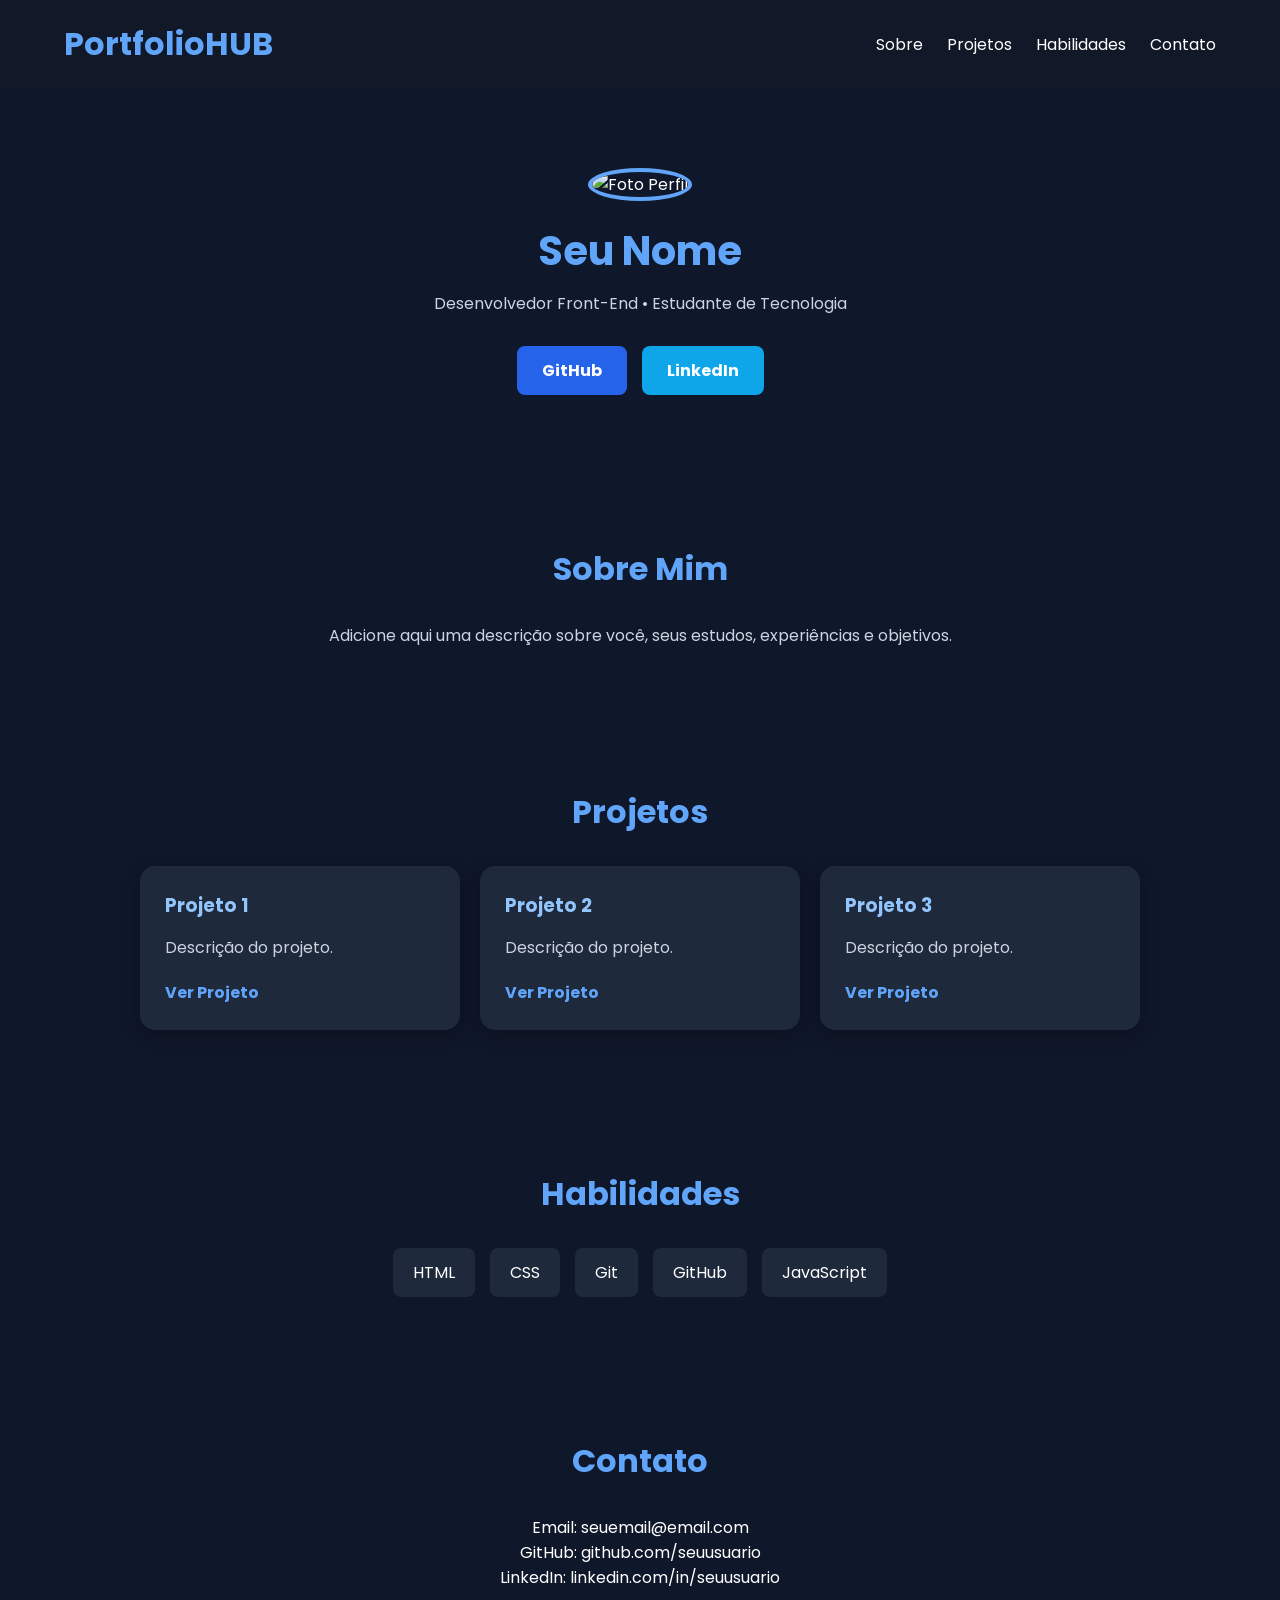
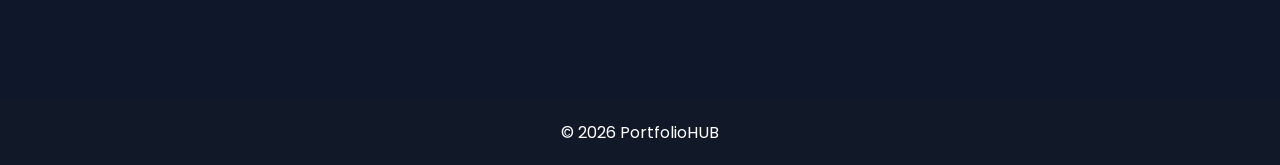
==== index.html @ 642c341d "Update index.html" ====
<!DOCTYPE html>
<html lang="pt-BR">

<head>

    <meta charset="UTF-8">

    <meta name="viewport" content="width=device-width, initial-scale=1.0">

    <title>PortfolioHUB</title>

    <link rel="stylesheet" href="style.css">

    <link rel="preconnect" href="https://fonts.googleapis.com">

    <link rel="preconnect" href="https://fonts.gstatic.com" crossorigin>

    <link href="https://fonts.googleapis.com/css2?family=Poppins:wght@300;400;500;600;700&display=swap" rel="stylesheet">

</head>

<body>

    <header>

        <div class="container navbar">

            <h1 class="logo">
                PortfolioHUB
            </h1>

            <nav>

                <ul>

                    <li><a href="#sobre">Sobre</a></li>

                    <li><a href="#projetos">Projetos</a></li>

                    <li><a href="#habilidades">Habilidades</a></li>

                    <li><a href="#contato">Contato</a></li>

                </ul>

            </nav>

        </div>

    </header>

    <section class="hero">

        <div class="container hero-content">

            <img src="imagem-perfil.jpg" alt="Foto Perfil" class="perfil">

            <h2>
                Seu Nome
            </h2>

            <p>
                Desenvolvedor Front-End • Estudante de Tecnologia
            </p>

            <div class="botoes">

                <a href="#" class="btn github">
                    GitHub
                </a>

                <a href="#" class="btn linkedin">
                    LinkedIn
                </a>

            </div>

        </div>

    </section>

    <section id="sobre">

        <div class="container">

            <h2>
                Sobre Mim
            </h2>

            <p class="texto">

                Adicione aqui uma descrição sobre você,
                seus estudos, experiências e objetivos.

            </p>

        </div>

    </section>

    <section id="projetos">

        <div class="container">

            <h2>
                Projetos
            </h2>

            <div class="cards">

                <div class="card">

                    <h3>
                        Projeto 1
                    </h3>

                    <p>
                        Descrição do projeto.
                    </p>

                    <a href="#">
                        Ver Projeto
                    </a>

                </div>

                <div class="card">

                    <h3>
                        Projeto 2
                    </h3>

                    <p>
                        Descrição do projeto.
                    </p>

                    <a href="#">
                        Ver Projeto
                    </a>

                </div>

                <div class="card">

                    <h3>
                        Projeto 3
                    </h3>

                    <p>
                        Descrição do projeto.
                    </p>

                    <a href="#">
                        Ver Projeto
                    </a>

                </div>

            </div>

        </div>

    </section>

    <section id="habilidades">

        <div class="container">

            <h2>
                Habilidades
            </h2>

            <div class="skills">

                <span>HTML</span>

                <span>CSS</span>

                <span>Git</span>

                <span>GitHub</span>

                <span>JavaScript</span>

            </div>

        </div>

    </section>

    <section id="contato">

        <div class="container contato">

            <h2>
                Contato
            </h2>

            <p>
                Email: seuemail@email.com
            </p>

            <p>
                GitHub: github.com/seuusuario
            </p>

            <p>
                LinkedIn: linkedin.com/in/seuusuario
            </p>

        </div>

    </section>

    <footer>

        <p>
            © 2026 PortfolioHUB
        </p>

    </footer>

</body>

</html>
---- style.css ----
/* RESET */

*{
    margin: 0;
    padding: 0;
    box-sizing: border-box;
}

/* BODY */

body{
    font-family: 'Poppins', sans-serif;
    background-color: #0f172a;
    color: white;
}

/* CONTAINER */

.container{
    width: 90%;
    max-width: 1200px;
    margin: auto;
}

/* HEADER */

header{
    background-color: #111827;
    padding: 20px 0;
    position: sticky;
    top: 0;
}

.navbar{
    display: flex;
    justify-content: space-between;
    align-items: center;
}

.logo{
    color: #60a5fa;
}

/* MENU */

nav ul{
    list-style: none;
}

nav ul li{
    display: inline-block;
    margin-left: 20px;
}

nav ul li a{
    text-decoration: none;
    color: white;
    transition: 0.3s;
}

nav ul li a:hover{
    color: #60a5fa;
}

/* HERO */

.hero{
    padding: 80px 0;
    text-align: center;
}

.perfil{
    width: 180px;
    height: 180px;
    border-radius: 50%;
    object-fit: cover;
    border: 4px solid #60a5fa;
    margin-bottom: 20px;
}

.hero h2{
    font-size: 40px;
    margin-bottom: 10px;
}

.hero p{
    color: #cbd5e1;
    margin-bottom: 30px;
}

/* BOTÕES */

.botoes{
    display: flex;
    justify-content: center;
    gap: 15px;
}

.btn{
    text-decoration: none;
    padding: 12px 25px;
    border-radius: 8px;
    font-weight: bold;
    transition: 0.3s;
}

.github{
    background-color: #2563eb;
    color: white;
}

.linkedin{
    background-color: #0ea5e9;
    color: white;
}

.btn:hover{
    transform: translateY(-3px);
}

/* SEÇÕES */

section{
    padding: 70px 0;
}

section h2{
    text-align: center;
    margin-bottom: 30px;
    font-size: 32px;
    color: #60a5fa;
}

.texto{
    text-align: center;
    max-width: 800px;
    margin: auto;
    color: #cbd5e1;
}

/* CARDS */

.cards{
    display: flex;
    gap: 20px;
    flex-wrap: wrap;
    justify-content: center;
}

.card{
    background-color: #1e293b;
    width: 320px;
    padding: 25px;
    border-radius: 15px;
    transition: 0.3s;
    box-shadow: 0 5px 20px rgba(0,0,0,0.3);
}

.card:hover{
    transform: translateY(-5px);
}

.card h3{
    margin-bottom: 15px;
    color: #93c5fd;
}

.card p{
    margin-bottom: 20px;
    color: #cbd5e1;
}

.card a{
    text-decoration: none;
    color: #60a5fa;
    font-weight: bold;
}

/* HABILIDADES */

.skills{
    display: flex;
    justify-content: center;
    flex-wrap: wrap;
    gap: 15px;
}

.skills span{
    background-color: #1e293b;
    padding: 12px 20px;
    border-radius: 8px;
}

/* CONTATO */

#contato{
    text-align: center;
}

/* FOOTER */

footer{
    background-color: #111827;
    text-align: center;
    padding: 20px;
    margin-top: 40px;
}
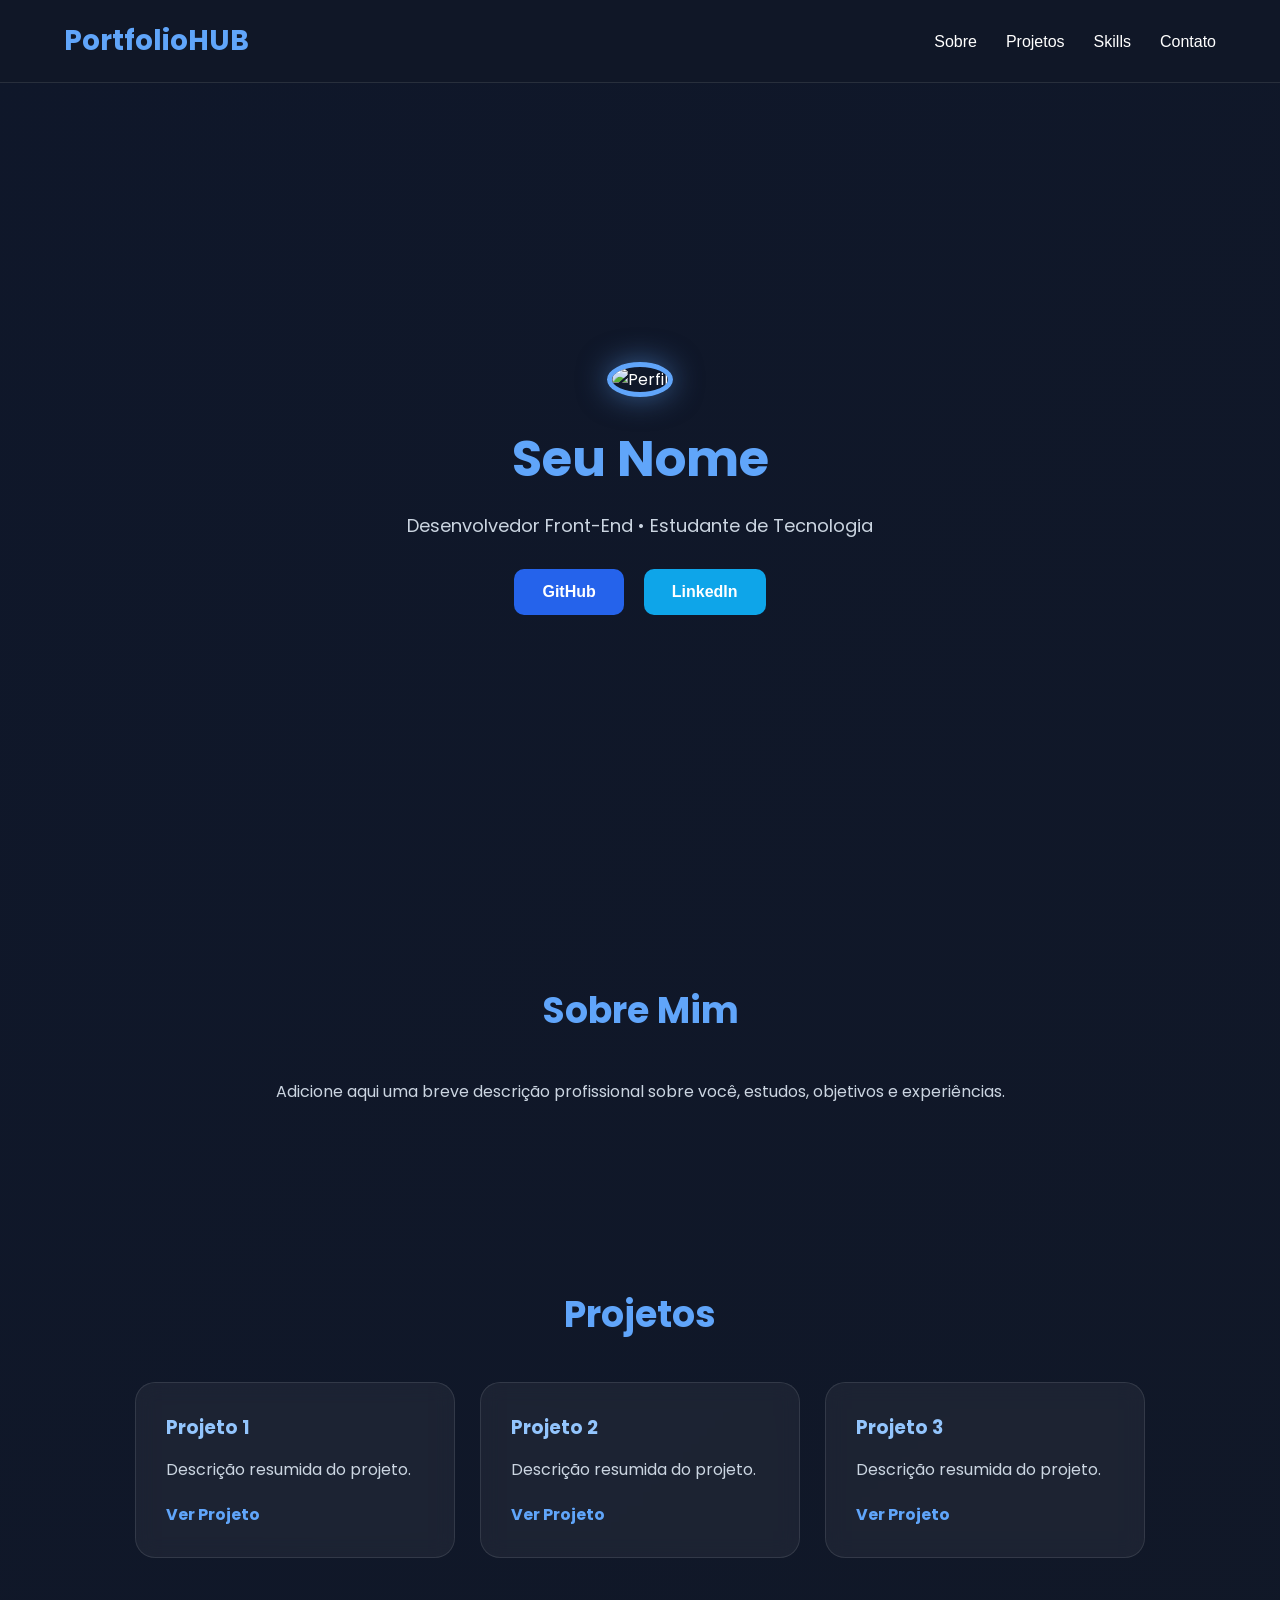
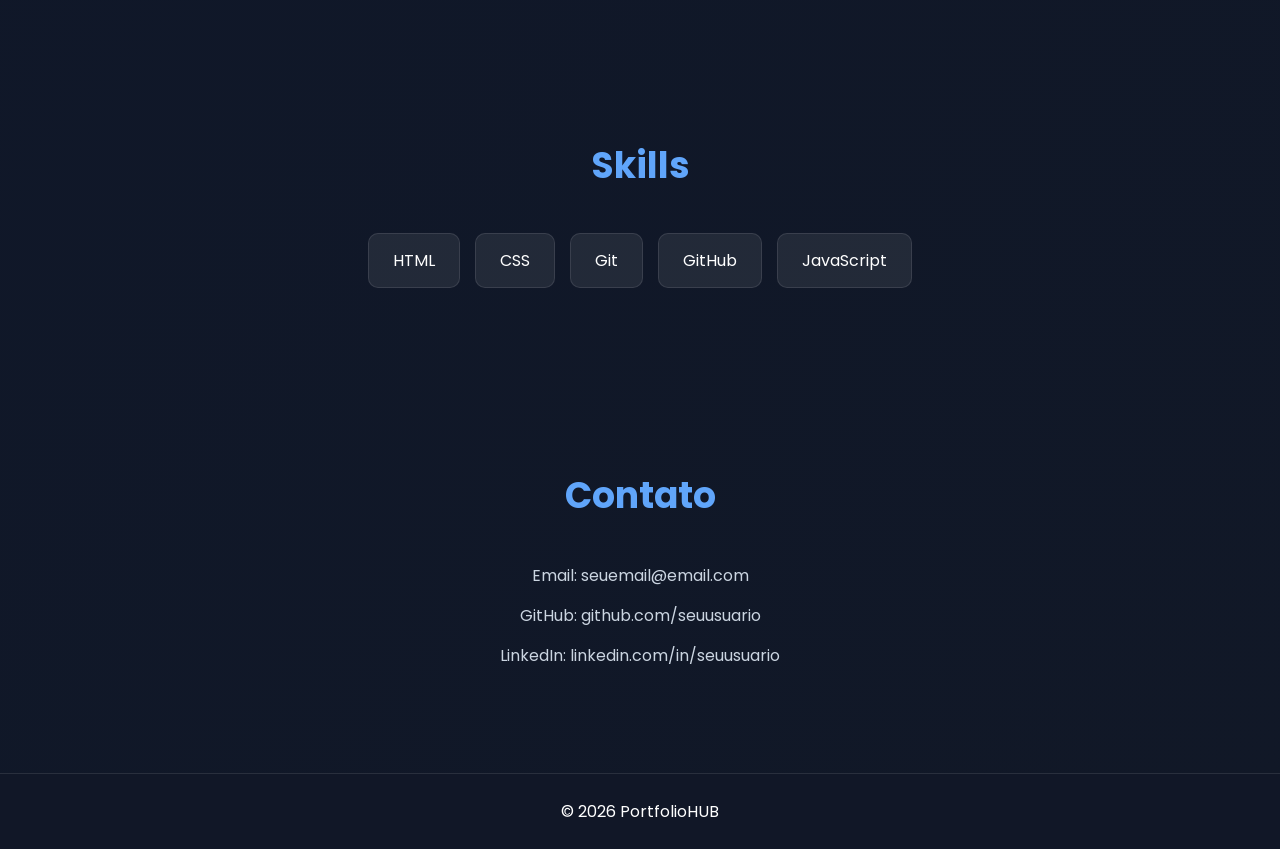
==== commit dd134bc8: "Update index.html" ====
--- a/index.html
+++ b/index.html
@@ -37,7 +37,7 @@
 
                     <li><a href="#projetos">Projetos</a></li>
 
-                    <li><a href="#habilidades">Habilidades</a></li>
+                    <li><a href="#habilidades">Skills</a></li>
 
                     <li><a href="#contato">Contato</a></li>
 
@@ -53,7 +53,7 @@
 
         <div class="container hero-content">
 
-            <img src="imagem-perfil.jpg" alt="Foto Perfil" class="perfil">
+            <img src="imagem-perfil.jpg" alt="Perfil" class="perfil">
 
             <h2>
                 Seu Nome
@@ -89,8 +89,8 @@
 
             <p class="texto">
 
-                Adicione aqui uma descrição sobre você,
-                seus estudos, experiências e objetivos.
+                Adicione aqui uma breve descrição profissional
+                sobre você, estudos, objetivos e experiências.
 
             </p>
 
@@ -115,7 +115,7 @@
                     </h3>
 
                     <p>
-                        Descrição do projeto.
+                        Descrição resumida do projeto.
                     </p>
 
                     <a href="#">
@@ -131,7 +131,7 @@
                     </h3>
 
                     <p>
-                        Descrição do projeto.
+                        Descrição resumida do projeto.
                     </p>
 
                     <a href="#">
@@ -147,7 +147,7 @@
                     </h3>
 
                     <p>
-                        Descrição do projeto.
+                        Descrição resumida do projeto.
                     </p>
 
                     <a href="#">
@@ -167,7 +167,7 @@
         <div class="container">
 
             <h2>
-                Habilidades
+                Skills
             </h2>
 
             <div class="skills">
@@ -196,17 +196,11 @@
                 Contato
             </h2>
 
-            <p>
-                Email: seuemail@email.com
-            </p>
-
-            <p>
-                GitHub: github.com/seuusuario
-            </p>
-
-            <p>
-                LinkedIn: linkedin.com/in/seuusuario
-            </p>
+            <p>Email: seuemail@email.com</p>
+
+            <p>GitHub: github.com/seuusuario</p>
+
+            <p>LinkedIn: linkedin.com/in/seuusuario</p>
 
         </div>
 
--- a/style.css
+++ b/style.css
@@ -1,20 +1,18 @@
-/* RESET */
-
 *{
     margin: 0;
     padding: 0;
     box-sizing: border-box;
 }
 
-/* BODY */
+html{
+    scroll-behavior: smooth;
+}
 
 body{
     font-family: 'Poppins', sans-serif;
-    background-color: #0f172a;
+    background: linear-gradient(135deg, #0f172a, #111827);
     color: white;
 }
-
-/* CONTAINER */
 
 .container{
     width: 90%;
@@ -22,26 +20,27 @@
     margin: auto;
 }
 
-/* HEADER */
-
 header{
-    background-color: #111827;
-    padding: 20px 0;
+    width: 100%;
     position: sticky;
     top: 0;
+    background: rgba(17, 24, 39, 0.9);
+    backdrop-filter: blur(10px);
+    z-index: 1000;
+    border-bottom: 1px solid rgba(255,255,255,0.1);
 }
 
 .navbar{
     display: flex;
     justify-content: space-between;
     align-items: center;
+    padding: 20px 0;
 }
 
 .logo{
     color: #60a5fa;
-}
-
-/* MENU */
+    font-size: 28px;
+}
 
 nav ul{
     list-style: none;
@@ -49,85 +48,86 @@
 
 nav ul li{
     display: inline-block;
-    margin-left: 20px;
+    margin-left: 25px;
 }
 
 nav ul li a{
     text-decoration: none;
     color: white;
     transition: 0.3s;
+    font-weight: 500;
 }
 
 nav ul li a:hover{
     color: #60a5fa;
 }
 
-/* HERO */
-
 .hero{
-    padding: 80px 0;
-    text-align: center;
+    min-height: 90vh;
+    display: flex;
+    align-items: center;
+    justify-content: center;
+    text-align: center;
+    padding: 50px 0;
 }
 
 .perfil{
-    width: 180px;
-    height: 180px;
+    width: 190px;
+    height: 190px;
     border-radius: 50%;
     object-fit: cover;
-    border: 4px solid #60a5fa;
-    margin-bottom: 20px;
+    border: 5px solid #60a5fa;
+    box-shadow: 0 0 30px rgba(96,165,250,0.5);
+    margin-bottom: 25px;
 }
 
 .hero h2{
-    font-size: 40px;
-    margin-bottom: 10px;
+    font-size: 50px;
+    margin-bottom: 15px;
 }
 
 .hero p{
     color: #cbd5e1;
     margin-bottom: 30px;
-}
-
-/* BOTÕES */
+    font-size: 18px;
+}
 
 .botoes{
     display: flex;
     justify-content: center;
-    gap: 15px;
+    gap: 20px;
 }
 
 .btn{
+    padding: 14px 28px;
+    border-radius: 10px;
     text-decoration: none;
-    padding: 12px 25px;
-    border-radius: 8px;
-    font-weight: bold;
+    color: white;
+    font-weight: 600;
     transition: 0.3s;
 }
 
 .github{
     background-color: #2563eb;
-    color: white;
 }
 
 .linkedin{
     background-color: #0ea5e9;
-    color: white;
 }
 
 .btn:hover{
-    transform: translateY(-3px);
-}
-
-/* SEÇÕES */
+    transform: translateY(-5px);
+    box-shadow: 0 0 20px rgba(96,165,250,0.4);
+}
 
 section{
-    padding: 70px 0;
+    padding: 90px 0;
 }
 
 section h2{
     text-align: center;
-    margin-bottom: 30px;
-    font-size: 32px;
+    margin-bottom: 40px;
+    font-size: 36px;
     color: #60a5fa;
 }
 
@@ -136,28 +136,29 @@
     max-width: 800px;
     margin: auto;
     color: #cbd5e1;
-}
-
-/* CARDS */
+    line-height: 1.8;
+}
 
 .cards{
     display: flex;
-    gap: 20px;
+    gap: 25px;
     flex-wrap: wrap;
     justify-content: center;
 }
 
 .card{
-    background-color: #1e293b;
     width: 320px;
-    padding: 25px;
-    border-radius: 15px;
+    padding: 30px;
+    border-radius: 20px;
+    background: rgba(255,255,255,0.05);
+    backdrop-filter: blur(10px);
+    border: 1px solid rgba(255,255,255,0.1);
     transition: 0.3s;
-    box-shadow: 0 5px 20px rgba(0,0,0,0.3);
 }
 
 .card:hover{
-    transform: translateY(-5px);
+    transform: translateY(-10px);
+    box-shadow: 0 0 25px rgba(96,165,250,0.2);
 }
 
 .card h3{
@@ -166,17 +167,15 @@
 }
 
 .card p{
+    color: #cbd5e1;
     margin-bottom: 20px;
-    color: #cbd5e1;
 }
 
 .card a{
+    color: #60a5fa;
     text-decoration: none;
-    color: #60a5fa;
     font-weight: bold;
 }
-
-/* HABILIDADES */
 
 .skills{
     display: flex;
@@ -186,22 +185,24 @@
 }
 
 .skills span{
-    background-color: #1e293b;
-    padding: 12px 20px;
-    border-radius: 8px;
-}
-
-/* CONTATO */
-
-#contato{
-    text-align: center;
-}
-
-/* FOOTER */
+    background: rgba(255,255,255,0.08);
+    padding: 14px 24px;
+    border-radius: 10px;
+    border: 1px solid rgba(255,255,255,0.1);
+}
+
+.contato{
+    text-align: center;
+}
+
+.contato p{
+    margin-bottom: 15px;
+    color: #cbd5e1;
+}
 
 footer{
-    background-color: #111827;
-    text-align: center;
-    padding: 20px;
-    margin-top: 40px;
-}
+    padding: 25px;
+    text-align: center;
+    background-color: rgba(17,24,39,0.9);
+    border-top: 1px solid rgba(255,255,255,0.1);
+}
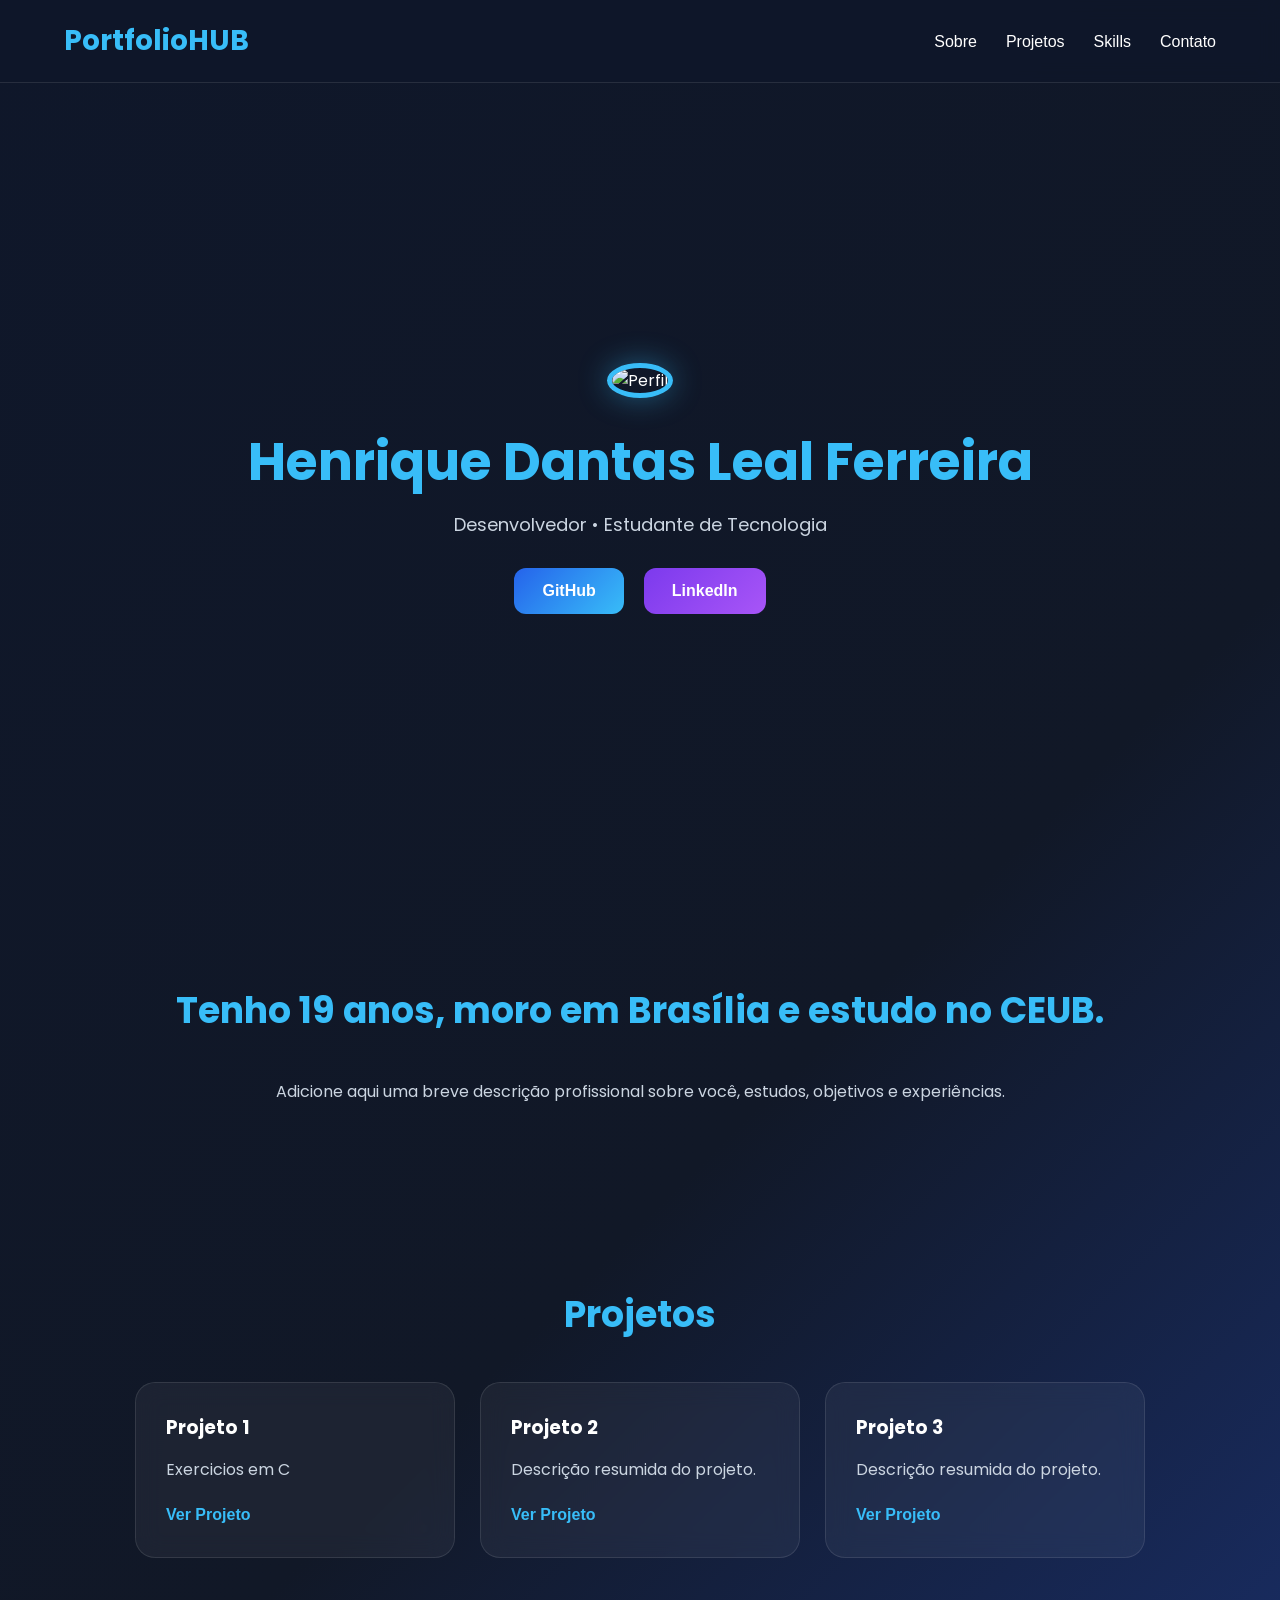
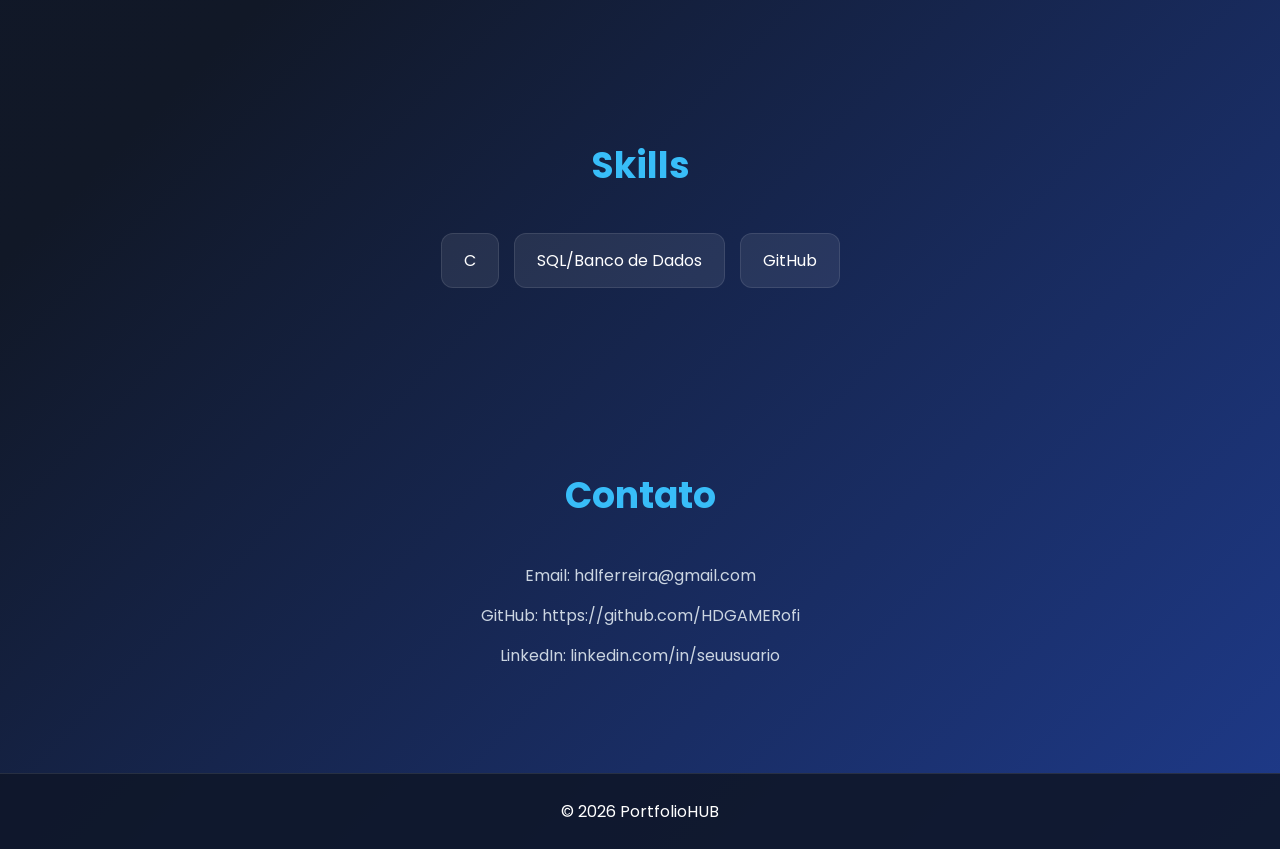
==== commit 07a993c7: "Update index.html" ====
--- a/index.html
+++ b/index.html
@@ -56,11 +56,11 @@
             <img src="imagem-perfil.jpg" alt="Perfil" class="perfil">
 
             <h2>
-                Seu Nome
+                Henrique Dantas Leal Ferreira
             </h2>
 
             <p>
-                Desenvolvedor Front-End • Estudante de Tecnologia
+                Desenvolvedor • Estudante de Tecnologia
             </p>
 
             <div class="botoes">
@@ -84,7 +84,7 @@
         <div class="container">
 
             <h2>
-                Sobre Mim
+                Tenho 19 anos, moro em Brasília e estudo no CEUB.
             </h2>
 
             <p class="texto">
@@ -115,7 +115,7 @@
                     </h3>
 
                     <p>
-                        Descrição resumida do projeto.
+                        Exercicios em C
                     </p>
 
                     <a href="#">
@@ -172,16 +172,12 @@
 
             <div class="skills">
 
-                <span>HTML</span>
-
-                <span>CSS</span>
-
-                <span>Git</span>
+                <span>C</span>
+
+                <span>SQL/Banco de Dados</span>
 
                 <span>GitHub</span>
 
-                <span>JavaScript</span>
-
             </div>
 
         </div>
@@ -196,9 +192,9 @@
                 Contato
             </h2>
 
-            <p>Email: seuemail@email.com</p>
-
-            <p>GitHub: github.com/seuusuario</p>
+            <p>Email: hdlferreira@gmail.com</p>
+
+            <p>GitHub: https://github.com/HDGAMERofi</p>
 
             <p>LinkedIn: linkedin.com/in/seuusuario</p>
 
--- a/style.css
+++ b/style.css
@@ -10,7 +10,7 @@
 
 body{
     font-family: 'Poppins', sans-serif;
-    background: linear-gradient(135deg, #0f172a, #111827);
+    background: linear-gradient(135deg, #0f172a, #111827, #1e3a8a);
     color: white;
 }
 
@@ -21,13 +21,12 @@
 }
 
 header{
-    width: 100%;
     position: sticky;
     top: 0;
-    background: rgba(17, 24, 39, 0.9);
+    background: rgba(15, 23, 42, 0.9);
     backdrop-filter: blur(10px);
+    border-bottom: 1px solid rgba(255,255,255,0.1);
     z-index: 1000;
-    border-bottom: 1px solid rgba(255,255,255,0.1);
 }
 
 .navbar{
@@ -38,8 +37,8 @@
 }
 
 .logo{
-    color: #60a5fa;
     font-size: 28px;
+    color: #38bdf8;
 }
 
 nav ul{
@@ -59,7 +58,7 @@
 }
 
 nav ul li a:hover{
-    color: #60a5fa;
+    color: #38bdf8;
 }
 
 .hero{
@@ -68,28 +67,28 @@
     align-items: center;
     justify-content: center;
     text-align: center;
-    padding: 50px 0;
+    padding: 40px 0;
 }
 
 .perfil{
-    width: 190px;
-    height: 190px;
+    width: 180px;
+    height: 180px;
     border-radius: 50%;
     object-fit: cover;
-    border: 5px solid #60a5fa;
-    box-shadow: 0 0 30px rgba(96,165,250,0.5);
+    border: 5px solid #38bdf8;
+    box-shadow: 0 0 30px rgba(56,189,248,0.4);
     margin-bottom: 25px;
 }
 
 .hero h2{
-    font-size: 50px;
-    margin-bottom: 15px;
+    font-size: 52px;
+    margin-bottom: 10px;
 }
 
 .hero p{
     color: #cbd5e1;
+    font-size: 18px;
     margin-bottom: 30px;
-    font-size: 18px;
 }
 
 .botoes{
@@ -100,7 +99,7 @@
 
 .btn{
     padding: 14px 28px;
-    border-radius: 10px;
+    border-radius: 12px;
     text-decoration: none;
     color: white;
     font-weight: 600;
@@ -108,16 +107,16 @@
 }
 
 .github{
-    background-color: #2563eb;
+    background: linear-gradient(135deg, #2563eb, #38bdf8);
 }
 
 .linkedin{
-    background-color: #0ea5e9;
+    background: linear-gradient(135deg, #7c3aed, #a855f7);
 }
 
 .btn:hover{
     transform: translateY(-5px);
-    box-shadow: 0 0 20px rgba(96,165,250,0.4);
+    box-shadow: 0 0 20px rgba(255,255,255,0.2);
 }
 
 section{
@@ -128,7 +127,7 @@
     text-align: center;
     margin-bottom: 40px;
     font-size: 36px;
-    color: #60a5fa;
+    color: #38bdf8;
 }
 
 .texto{
@@ -151,19 +150,20 @@
     padding: 30px;
     border-radius: 20px;
     background: rgba(255,255,255,0.05);
-    backdrop-filter: blur(10px);
     border: 1px solid rgba(255,255,255,0.1);
+    backdrop-filter: blur(12px);
     transition: 0.3s;
 }
 
 .card:hover{
     transform: translateY(-10px);
-    box-shadow: 0 0 25px rgba(96,165,250,0.2);
+    border-color: #38bdf8;
+    box-shadow: 0 0 25px rgba(56,189,248,0.2);
 }
 
 .card h3{
     margin-bottom: 15px;
-    color: #93c5fd;
+    color: #ffffff;
 }
 
 .card p{
@@ -172,9 +172,9 @@
 }
 
 .card a{
-    color: #60a5fa;
     text-decoration: none;
-    font-weight: bold;
+    color: #38bdf8;
+    font-weight: 600;
 }
 
 .skills{
@@ -186,9 +186,15 @@
 
 .skills span{
     background: rgba(255,255,255,0.08);
-    padding: 14px 24px;
-    border-radius: 10px;
     border: 1px solid rgba(255,255,255,0.1);
+    padding: 14px 22px;
+    border-radius: 12px;
+    transition: 0.3s;
+}
+
+.skills span:hover{
+    background: #38bdf8;
+    color: #0f172a;
 }
 
 .contato{
@@ -201,8 +207,8 @@
 }
 
 footer{
+    text-align: center;
     padding: 25px;
-    text-align: center;
-    background-color: rgba(17,24,39,0.9);
+    background: rgba(15,23,42,0.9);
     border-top: 1px solid rgba(255,255,255,0.1);
 }
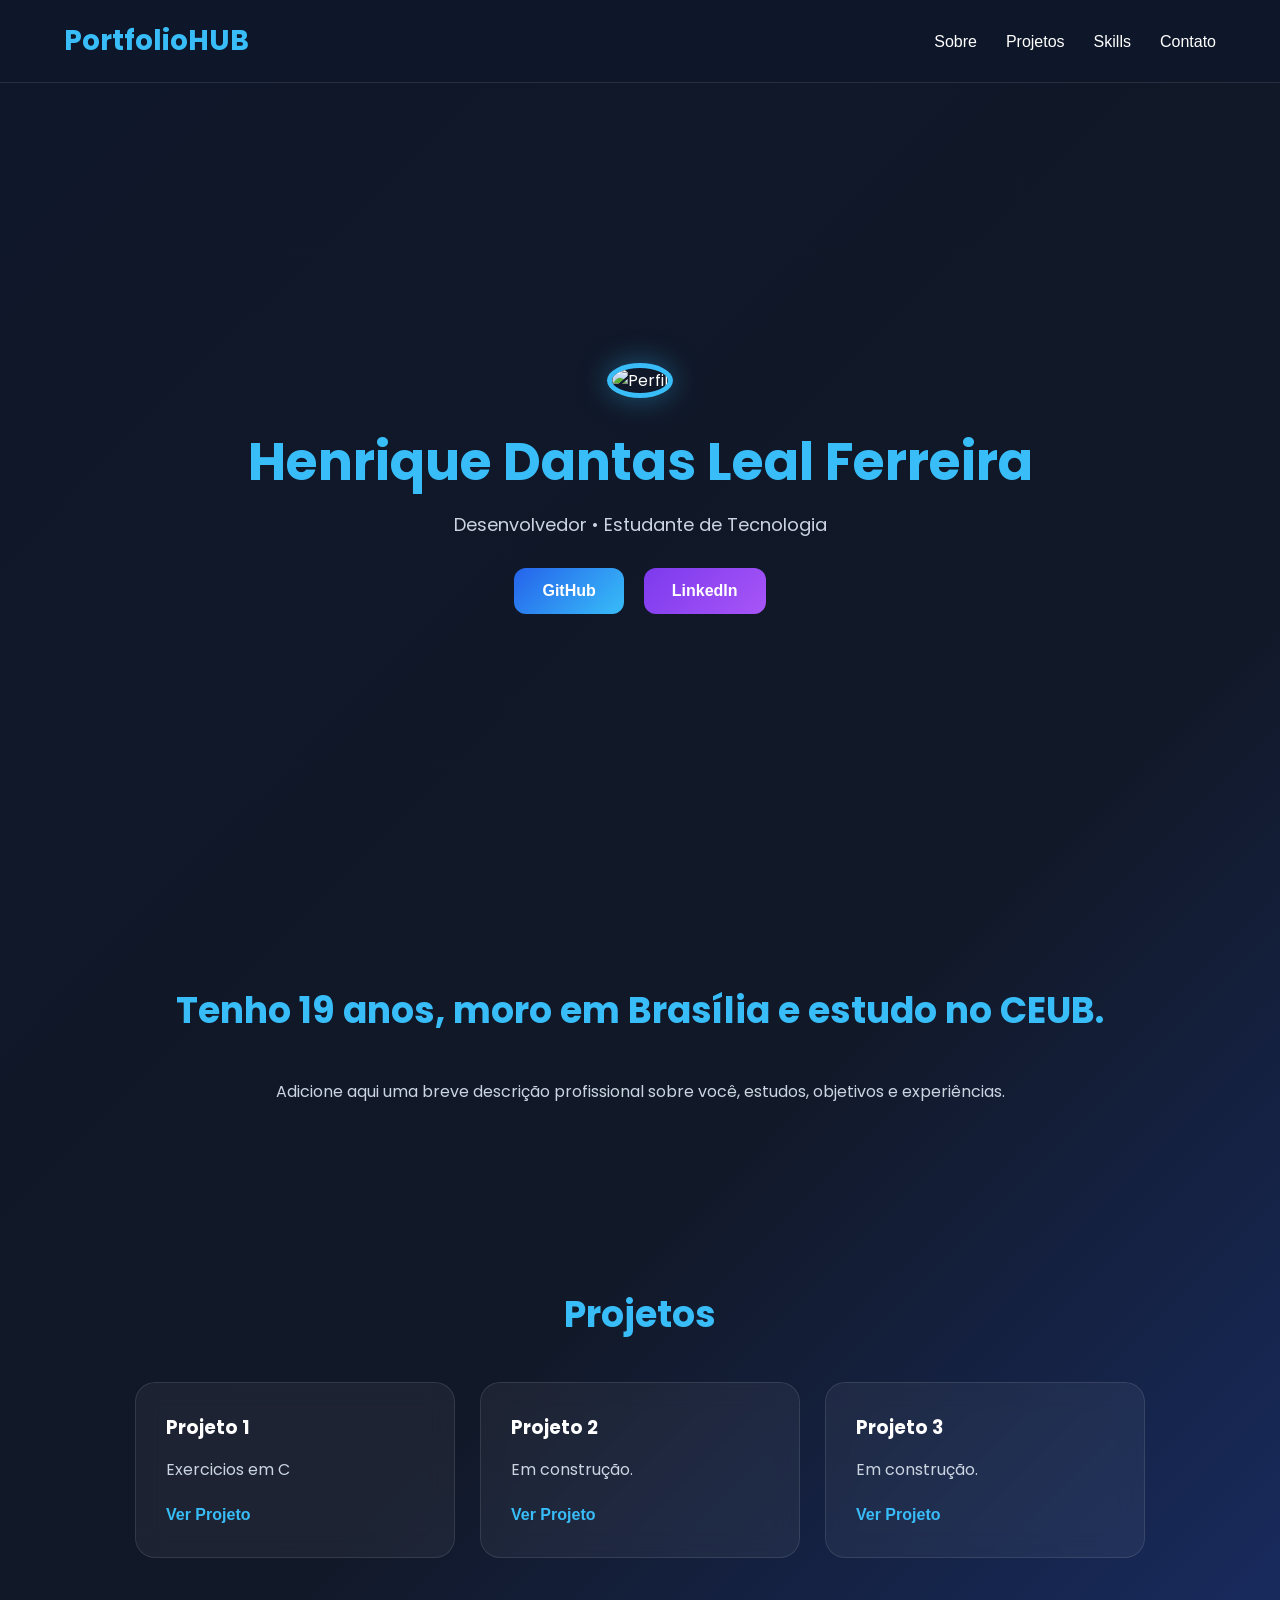
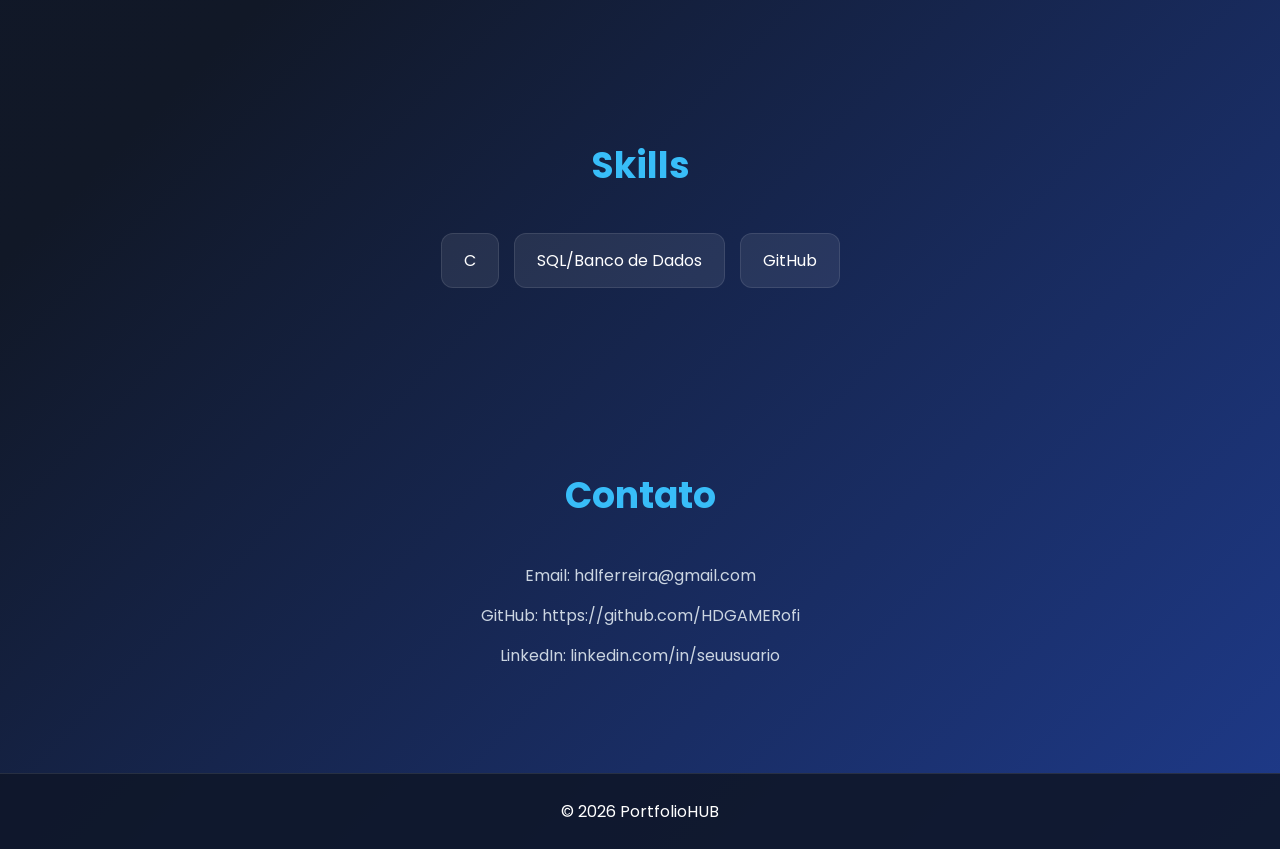
==== commit b41d95cf: "Update index.html" ====
--- a/index.html
+++ b/index.html
@@ -131,7 +131,7 @@
                     </h3>
 
                     <p>
-                        Descrição resumida do projeto.
+                        Em construção.
                     </p>
 
                     <a href="#">
@@ -147,7 +147,7 @@
                     </h3>
 
                     <p>
-                        Descrição resumida do projeto.
+                        Em construção.
                     </p>
 
                     <a href="#">
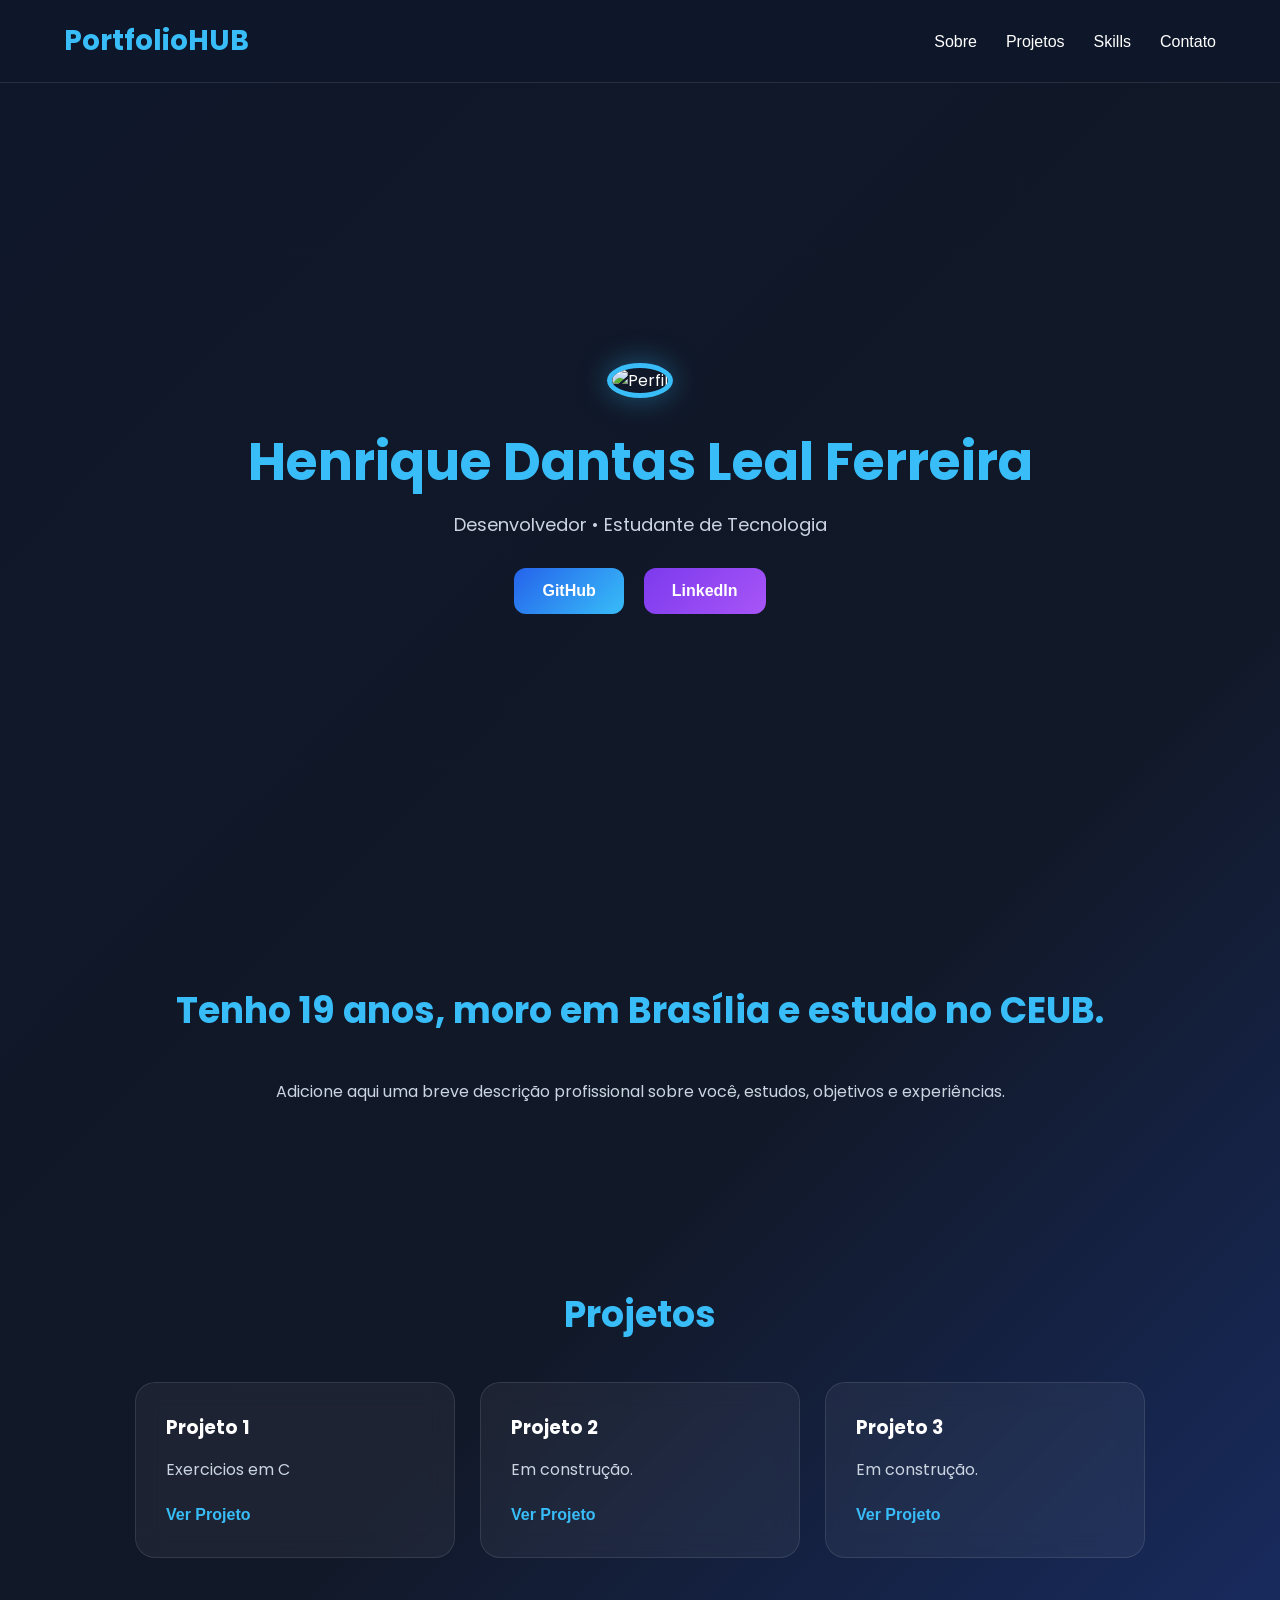
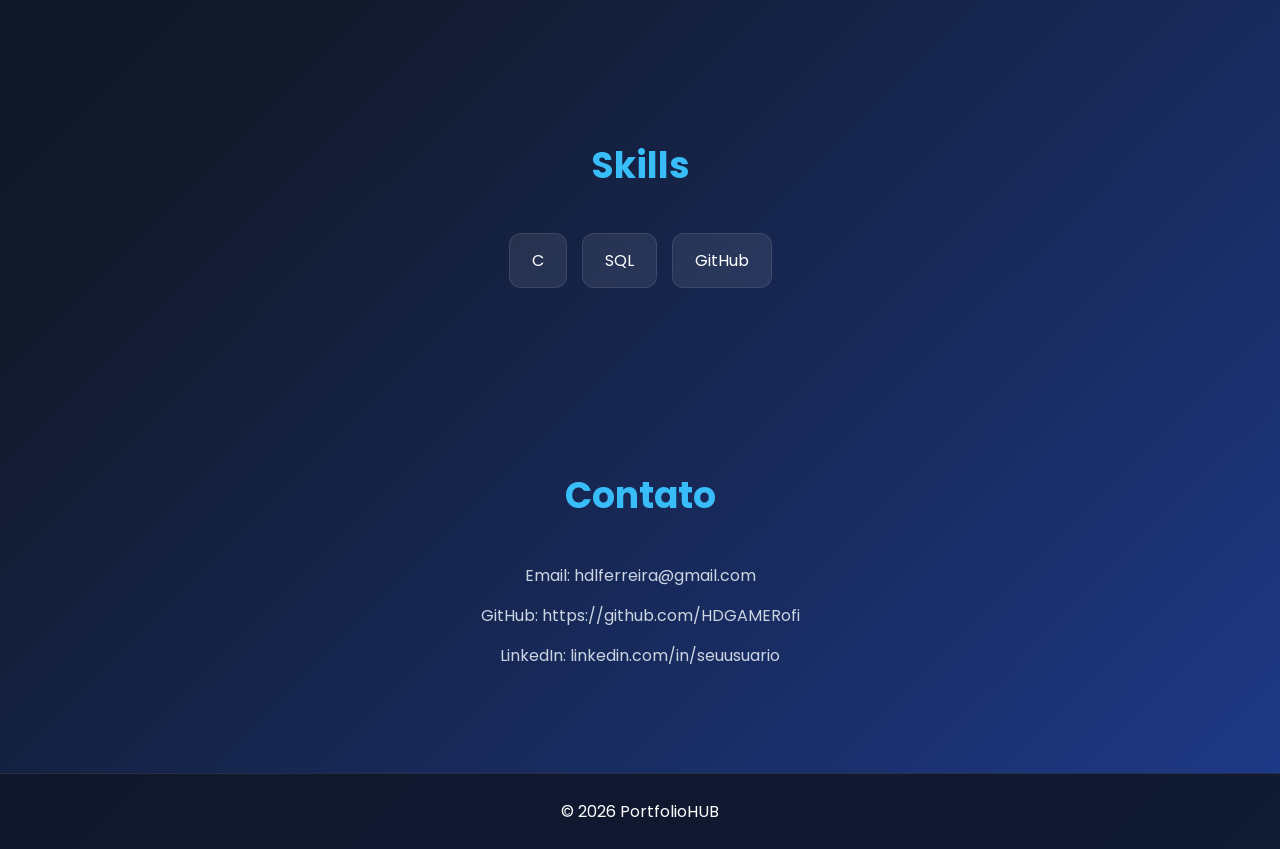
==== commit 3a529fa4: "Update index.html" ====
--- a/index.html
+++ b/index.html
@@ -174,7 +174,7 @@
 
                 <span>C</span>
 
-                <span>SQL/Banco de Dados</span>
+                <span>SQL</span>
 
                 <span>GitHub</span>
 
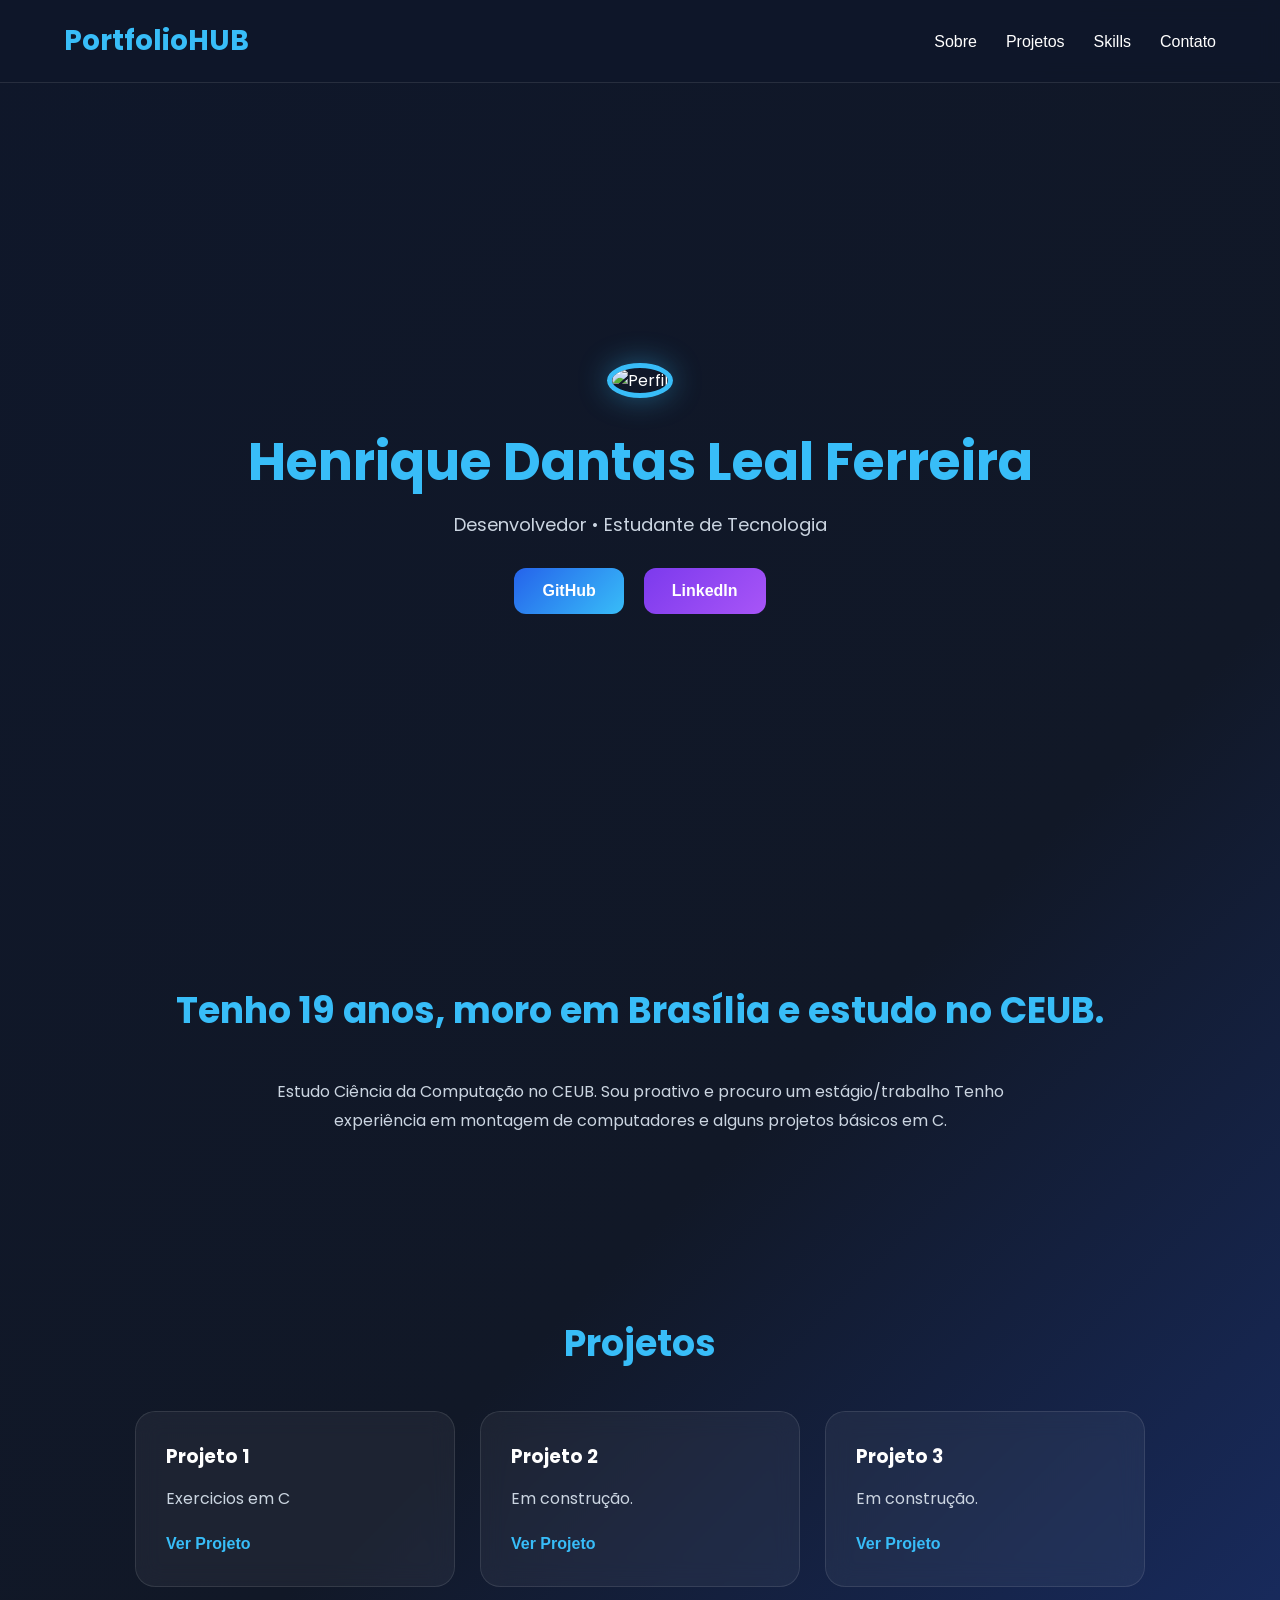
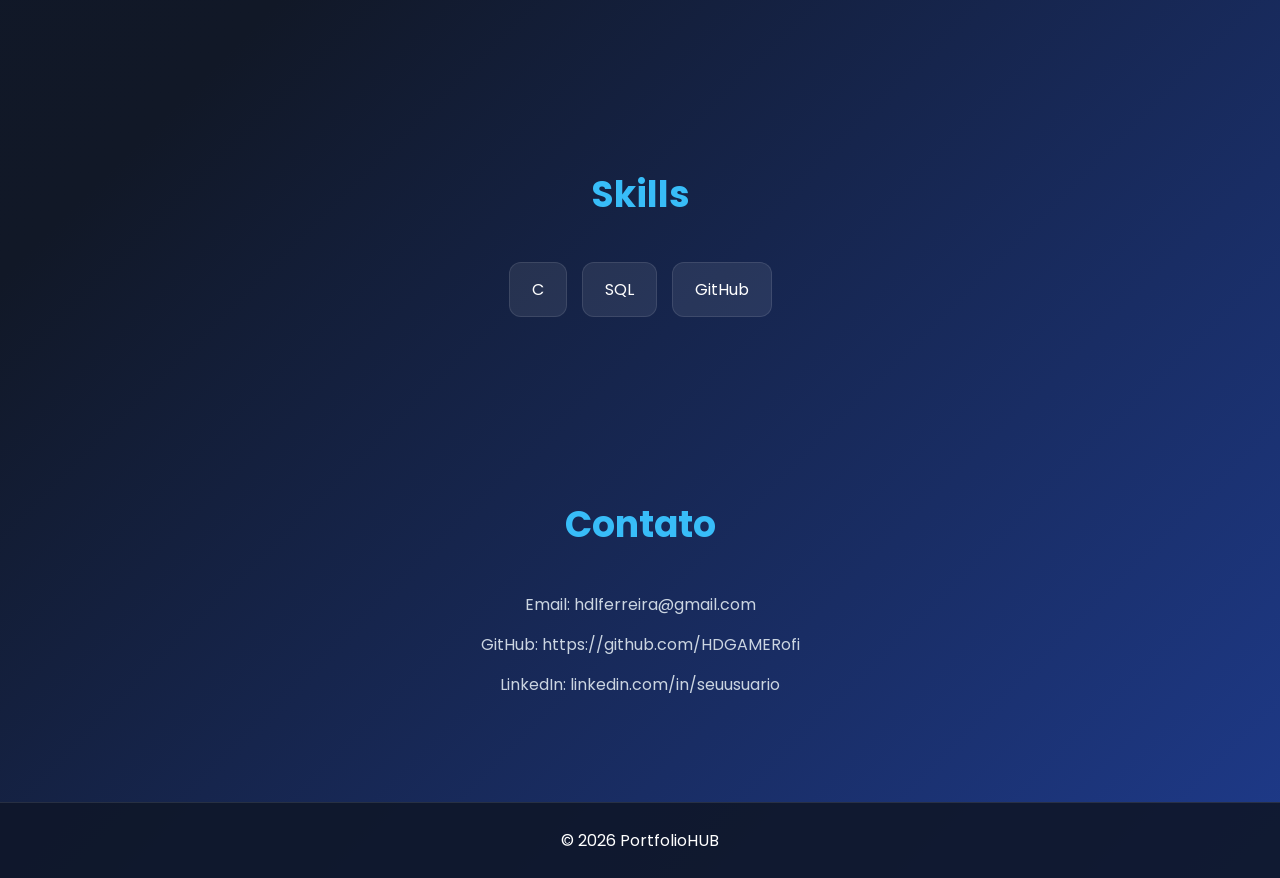
==== commit 524ed358: "Update index.html" ====
--- a/index.html
+++ b/index.html
@@ -89,8 +89,8 @@
 
             <p class="texto">
 
-                Adicione aqui uma breve descrição profissional
-                sobre você, estudos, objetivos e experiências.
+                Estudo Ciência da Computação no CEUB. Sou proativo e procuro um estágio/trabalho
+                Tenho experiência em montagem de computadores e alguns projetos básicos em C.
 
             </p>
 
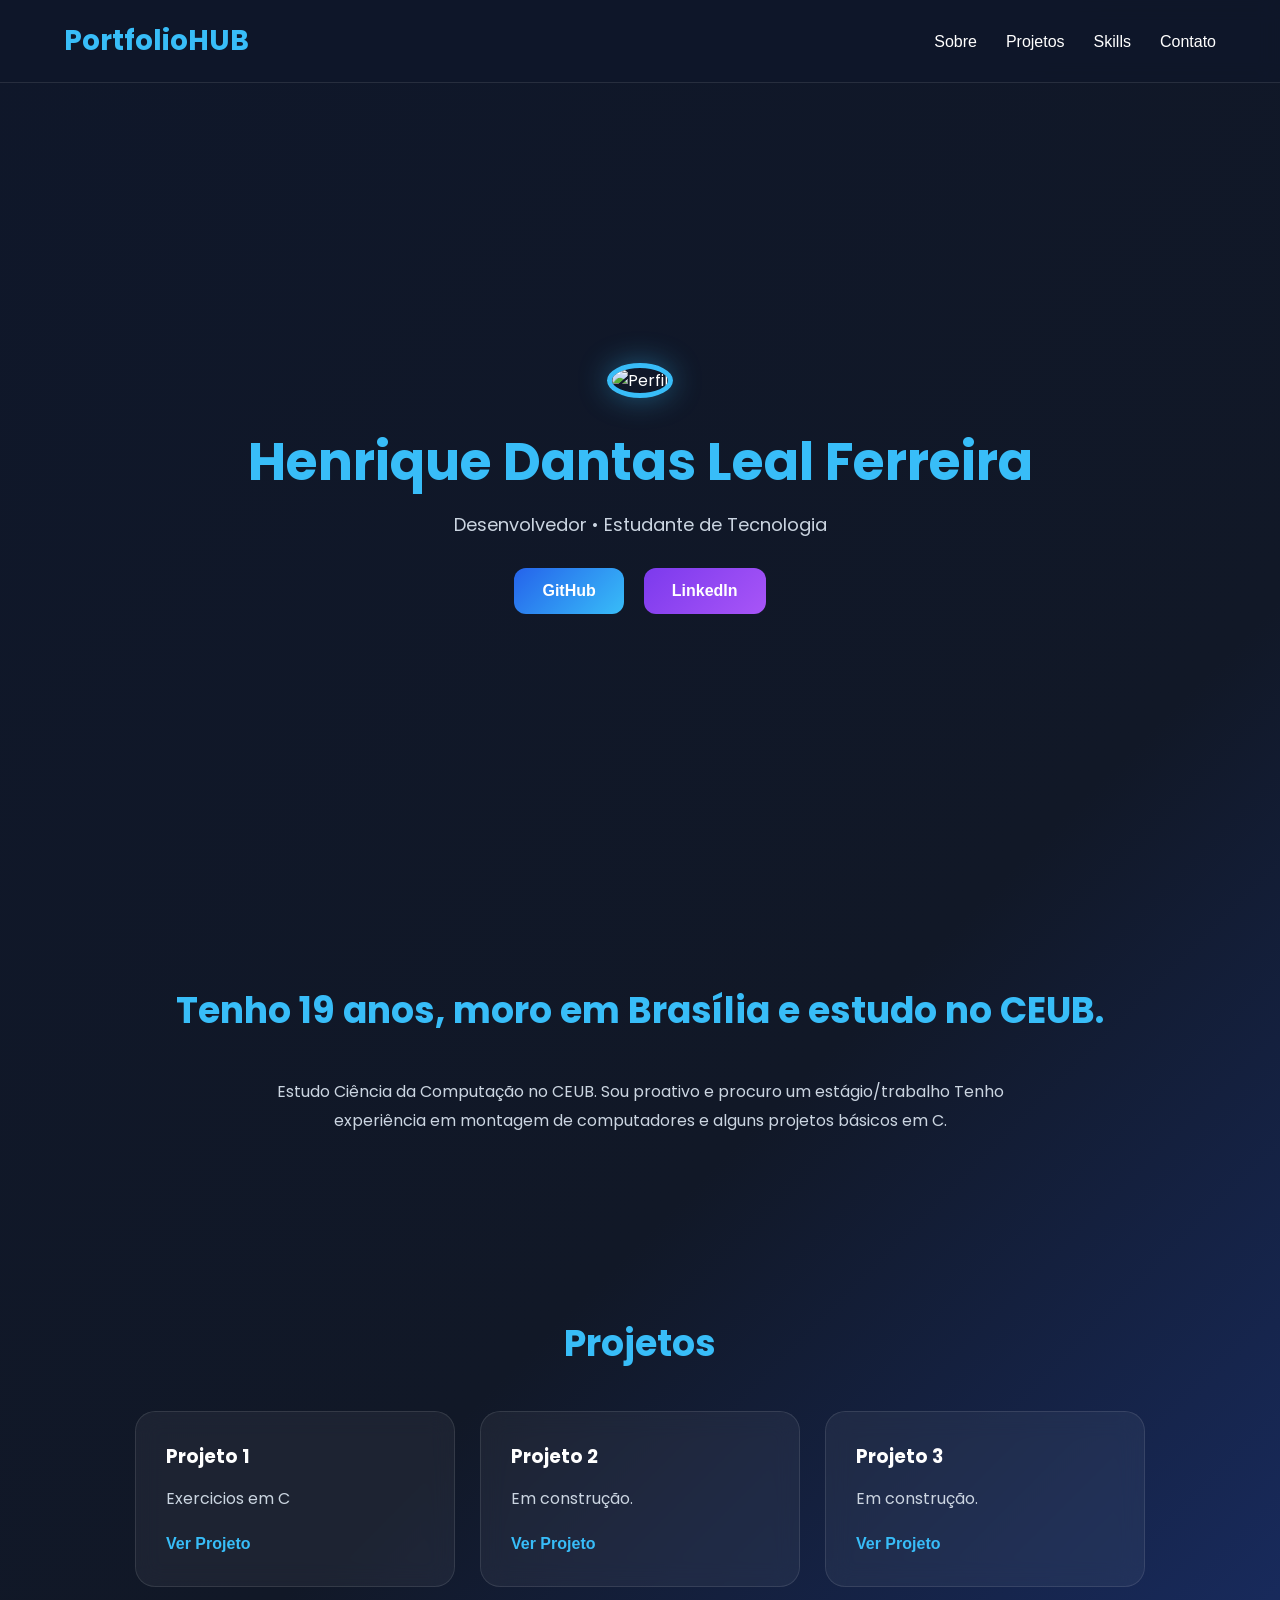
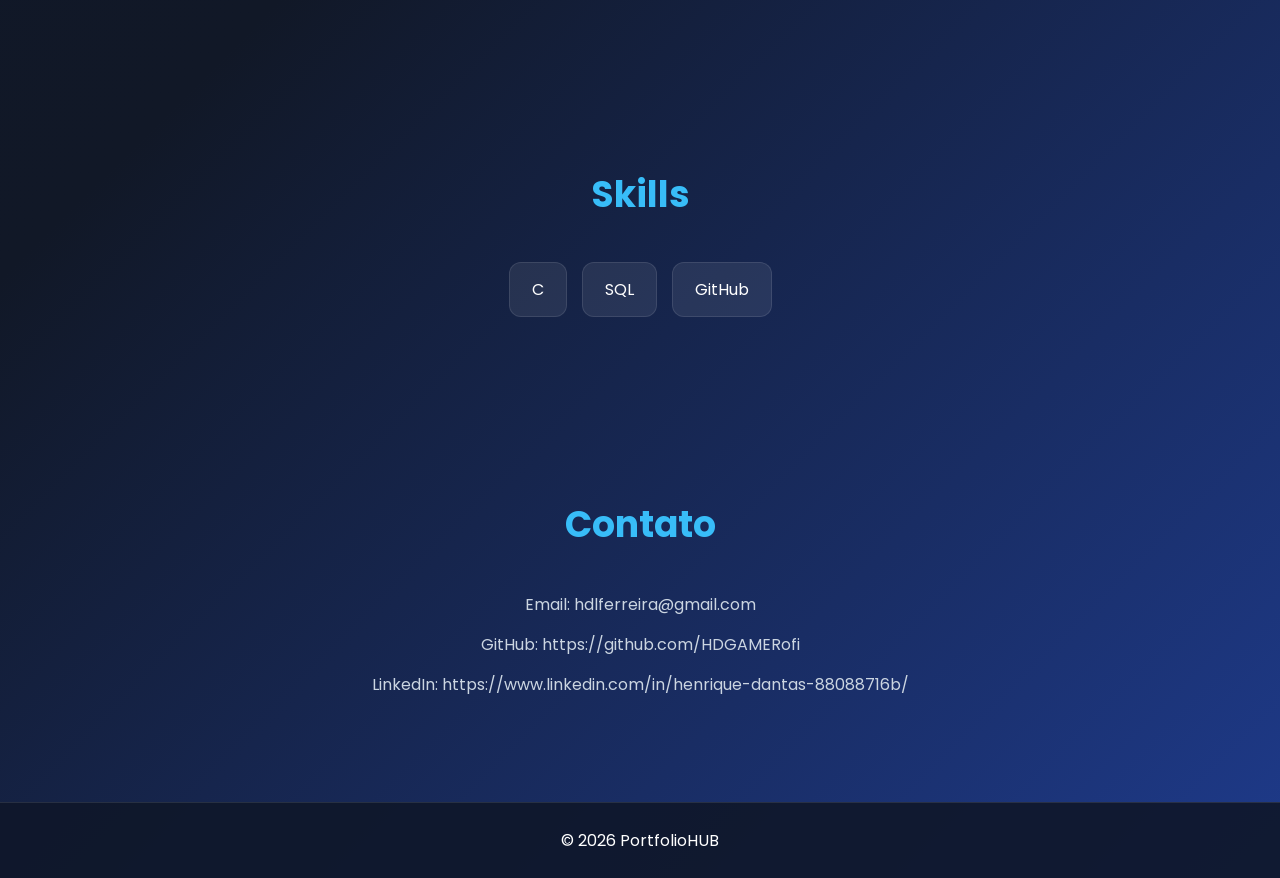
==== commit 1744cea9: "Update index.html" ====
--- a/index.html
+++ b/index.html
@@ -196,7 +196,7 @@
 
             <p>GitHub: https://github.com/HDGAMERofi</p>
 
-            <p>LinkedIn: linkedin.com/in/seuusuario</p>
+            <p>LinkedIn: https://www.linkedin.com/in/henrique-dantas-88088716b/</p>
 
         </div>
 
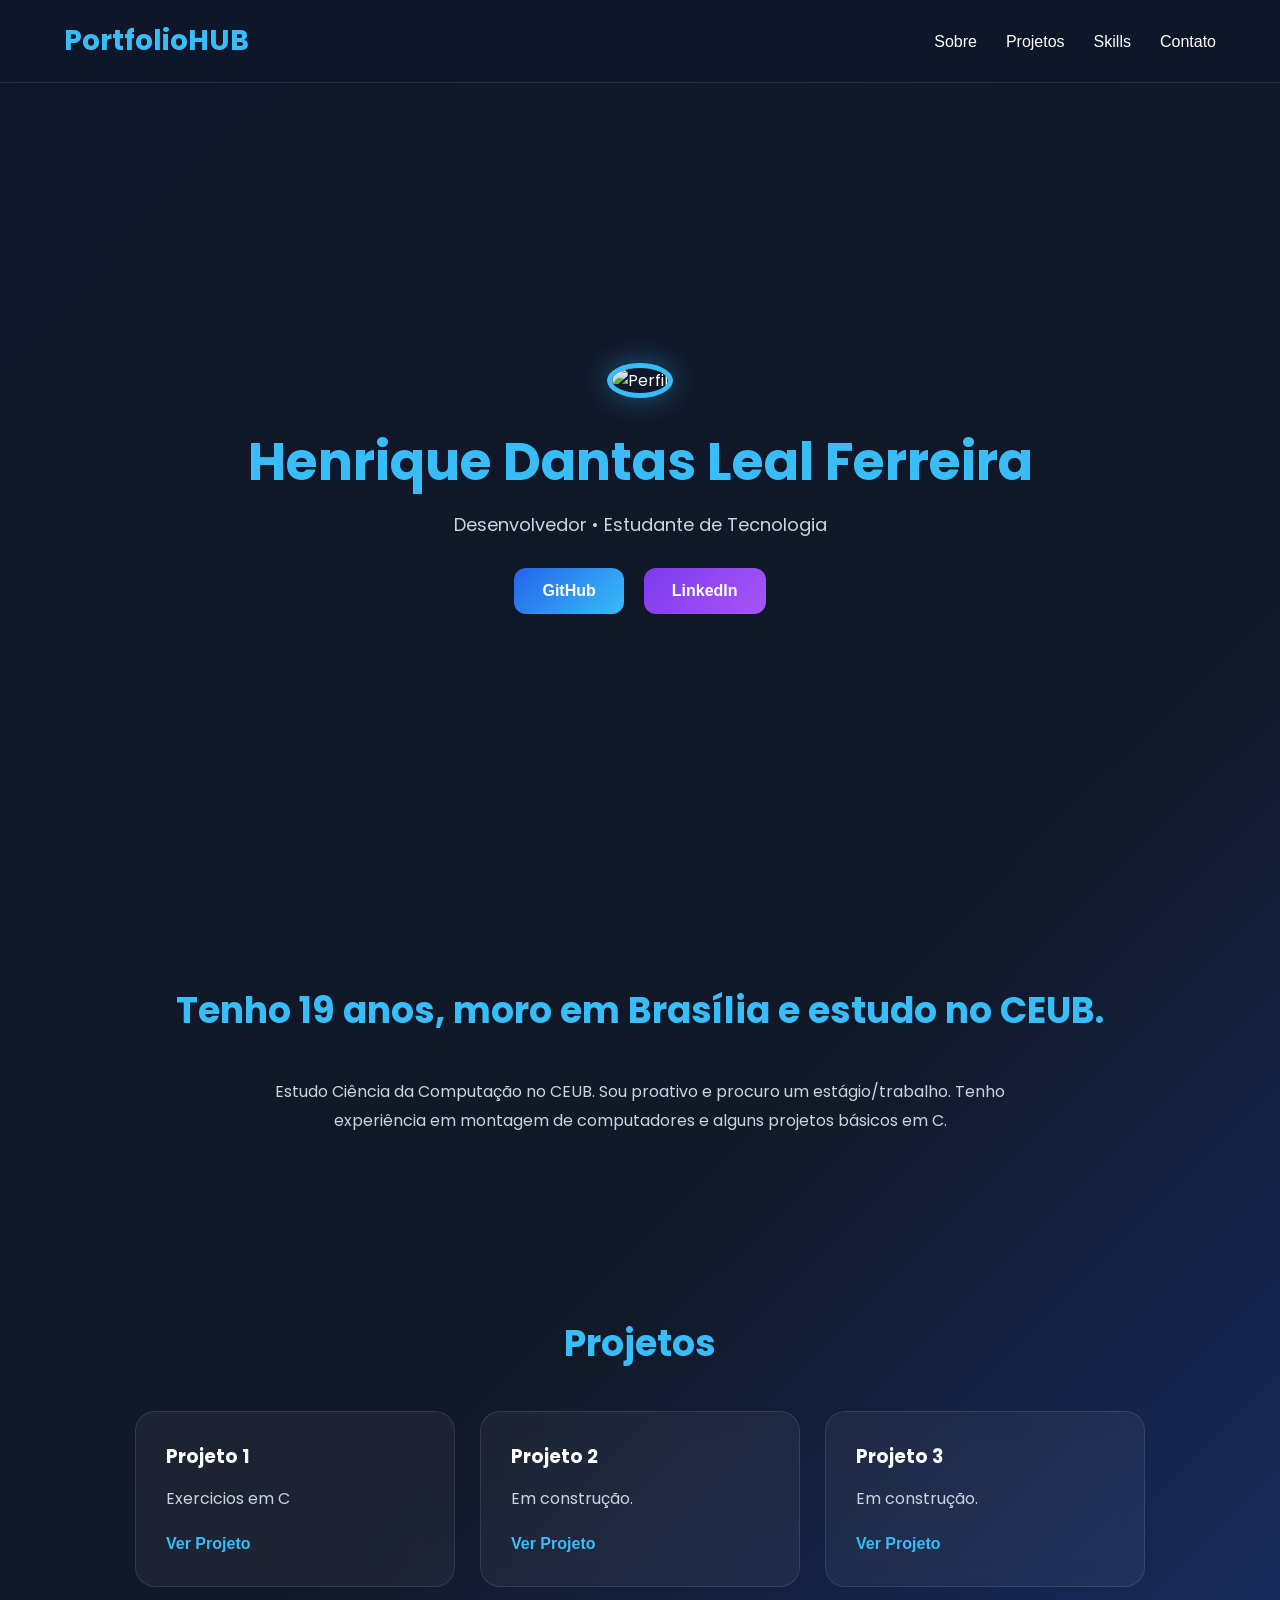
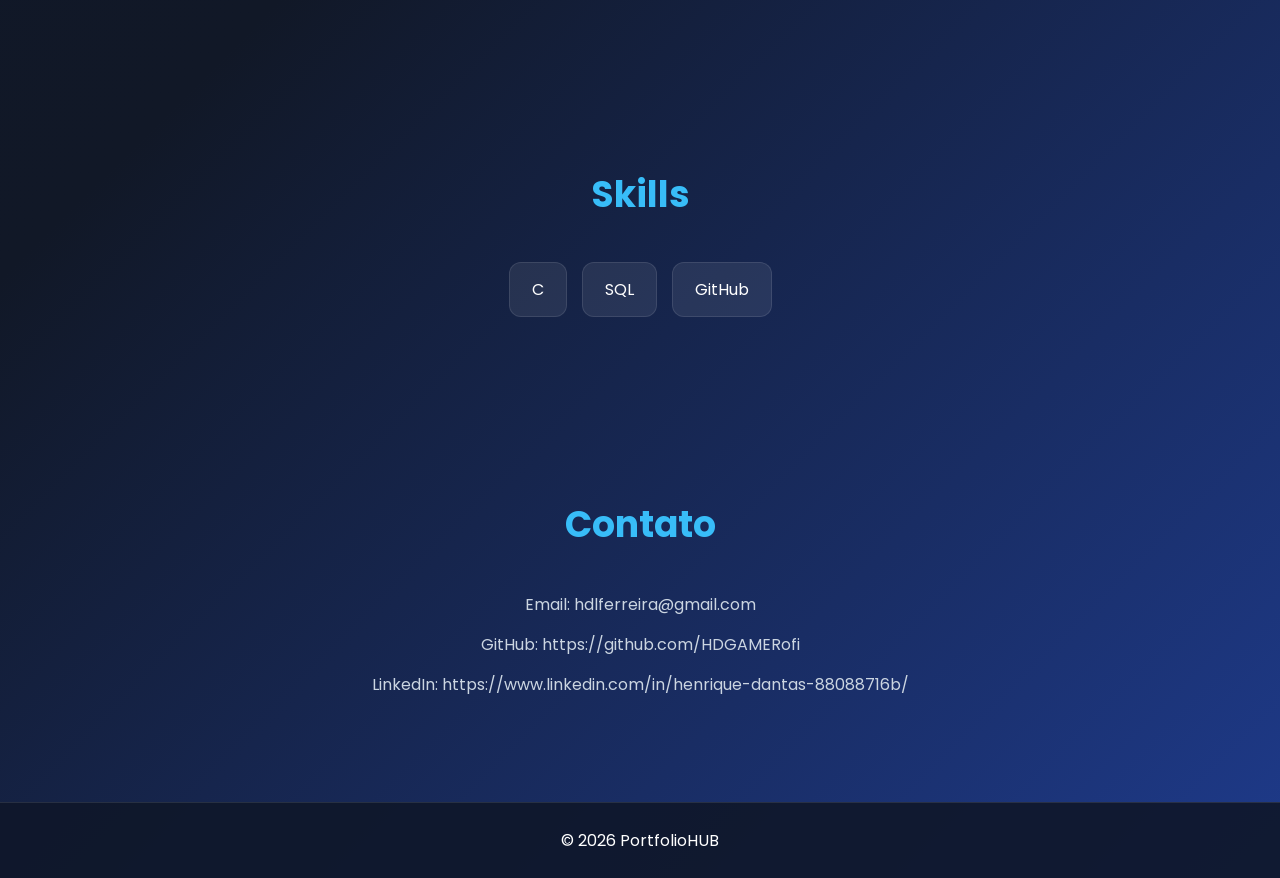
==== commit 201157c2: "Update index.html" ====
--- a/index.html
+++ b/index.html
@@ -89,7 +89,7 @@
 
             <p class="texto">
 
-                Estudo Ciência da Computação no CEUB. Sou proativo e procuro um estágio/trabalho
+                Estudo Ciência da Computação no CEUB. Sou proativo e procuro um estágio/trabalho.
                 Tenho experiência em montagem de computadores e alguns projetos básicos em C.
 
             </p>
